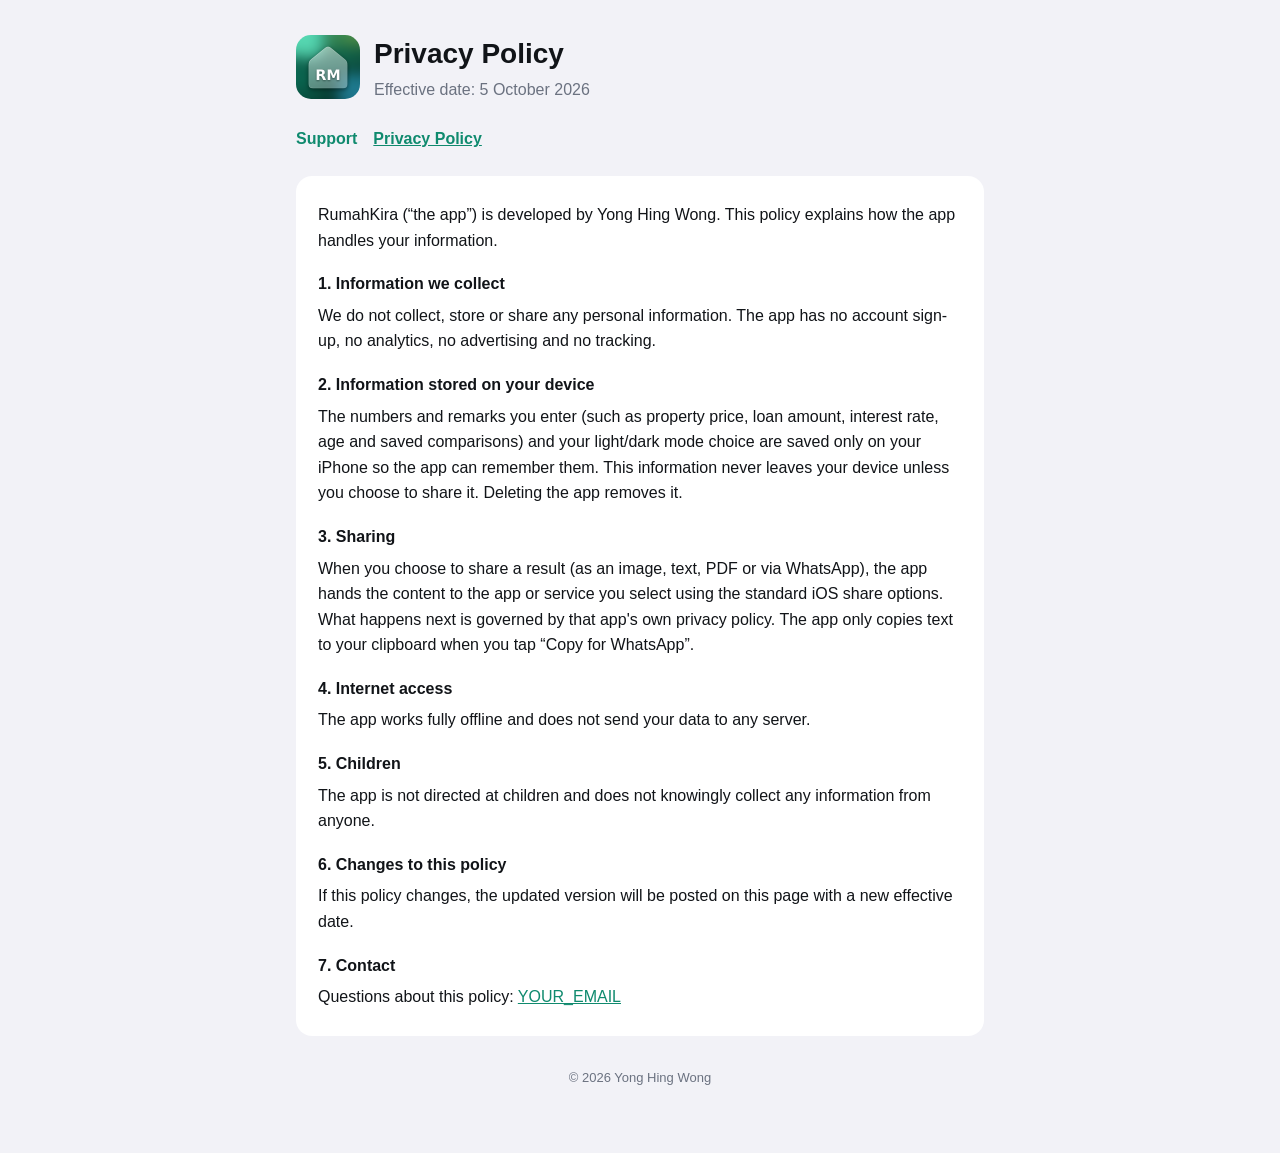
==== privacy.html @ 2b9da465 "Add files via upload" ====
<!doctype html>
<html lang="en">
<head>
<meta charset="utf-8">
<meta name="viewport" content="width=device-width, initial-scale=1">
<title>RumahKira – Privacy Policy</title>
<meta name="description" content="Privacy policy for the RumahKira iPhone app.">
<link rel="icon" href="icon.png">
<link rel="stylesheet" href="style.css">
</head>
<body>
<div class="wrap">
  <header>
    <img src="icon.png" alt="RumahKira icon">
    <div><h1>Privacy Policy</h1><p>Effective date: 5 October 2026</p></div>
  </header>
  <nav><a href="./">Support</a><a class="on" href="privacy.html">Privacy Policy</a></nav>

  <div class="card">
    <p>RumahKira (“the app”) is developed by Yong Hing Wong. This policy explains how the app handles your information.</p>

    <h3>1. Information we collect</h3>
    <p>We do not collect, store or share any personal information. The app has no account sign-up, no analytics, no advertising and no tracking.</p>

    <h3>2. Information stored on your device</h3>
    <p>The numbers and remarks you enter (such as property price, loan amount, interest rate, age and saved comparisons) and your light/dark mode choice are saved only on your iPhone so the app can remember them. This information never leaves your device unless you choose to share it. Deleting the app removes it.</p>

    <h3>3. Sharing</h3>
    <p>When you choose to share a result (as an image, text, PDF or via WhatsApp), the app hands the content to the app or service you select using the standard iOS share options. What happens next is governed by that app's own privacy policy. The app only copies text to your clipboard when you tap “Copy for WhatsApp”.</p>

    <h3>4. Internet access</h3>
    <p>The app works fully offline and does not send your data to any server.</p>

    <h3>5. Children</h3>
    <p>The app is not directed at children and does not knowingly collect any information from anyone.</p>

    <h3>6. Changes to this policy</h3>
    <p>If this policy changes, the updated version will be posted on this page with a new effective date.</p>

    <h3>7. Contact</h3>
    <p>Questions about this policy: <a href="mailto:YOUR_EMAIL">YOUR_EMAIL</a></p>
  </div>

  <footer>© 2026 Yong Hing Wong</footer>
</div>
</body>
</html>
---- style.css ----
:root{--bg:#F2F2F7;--card:#fff;--text:#111418;--muted:#6B7280;--accent:#0F8A6E;--line:#E5E7EB}
@media (prefers-color-scheme:dark){:root{--bg:#000;--card:#1C1C1E;--text:#F2F2F7;--muted:#9CA3AF;--accent:#34C7A0;--line:#2C2C2E}}
*{box-sizing:border-box}
body{margin:0;background:var(--bg);color:var(--text);font:16px/1.6 -apple-system,BlinkMacSystemFont,"Segoe UI",Roboto,Helvetica,Arial,sans-serif}
.wrap{max-width:720px;margin:0 auto;padding:32px 16px 64px}
header{display:flex;align-items:center;gap:14px;margin-bottom:24px}
header img{width:64px;height:64px;border-radius:15px}
header h1{margin:0;font-size:28px}
header p{margin:0;color:var(--muted)}
nav{display:flex;gap:16px;margin-bottom:24px}
nav a{color:var(--accent);font-weight:600;text-decoration:none}
nav a.on{text-decoration:underline}
.card{background:var(--card);border-radius:16px;padding:20px 22px;margin-bottom:16px}
h2{font-size:20px;margin:0 0 8px}
h3{font-size:16px;margin:18px 0 4px}
p{margin:6px 0}
.muted{color:var(--muted)}
a{color:var(--accent)}
.btn{display:inline-block;background:var(--accent);color:#fff;padding:10px 18px;border-radius:10px;text-decoration:none;font-weight:600;margin-top:8px}
footer{color:var(--muted);font-size:13px;text-align:center;margin-top:32px}
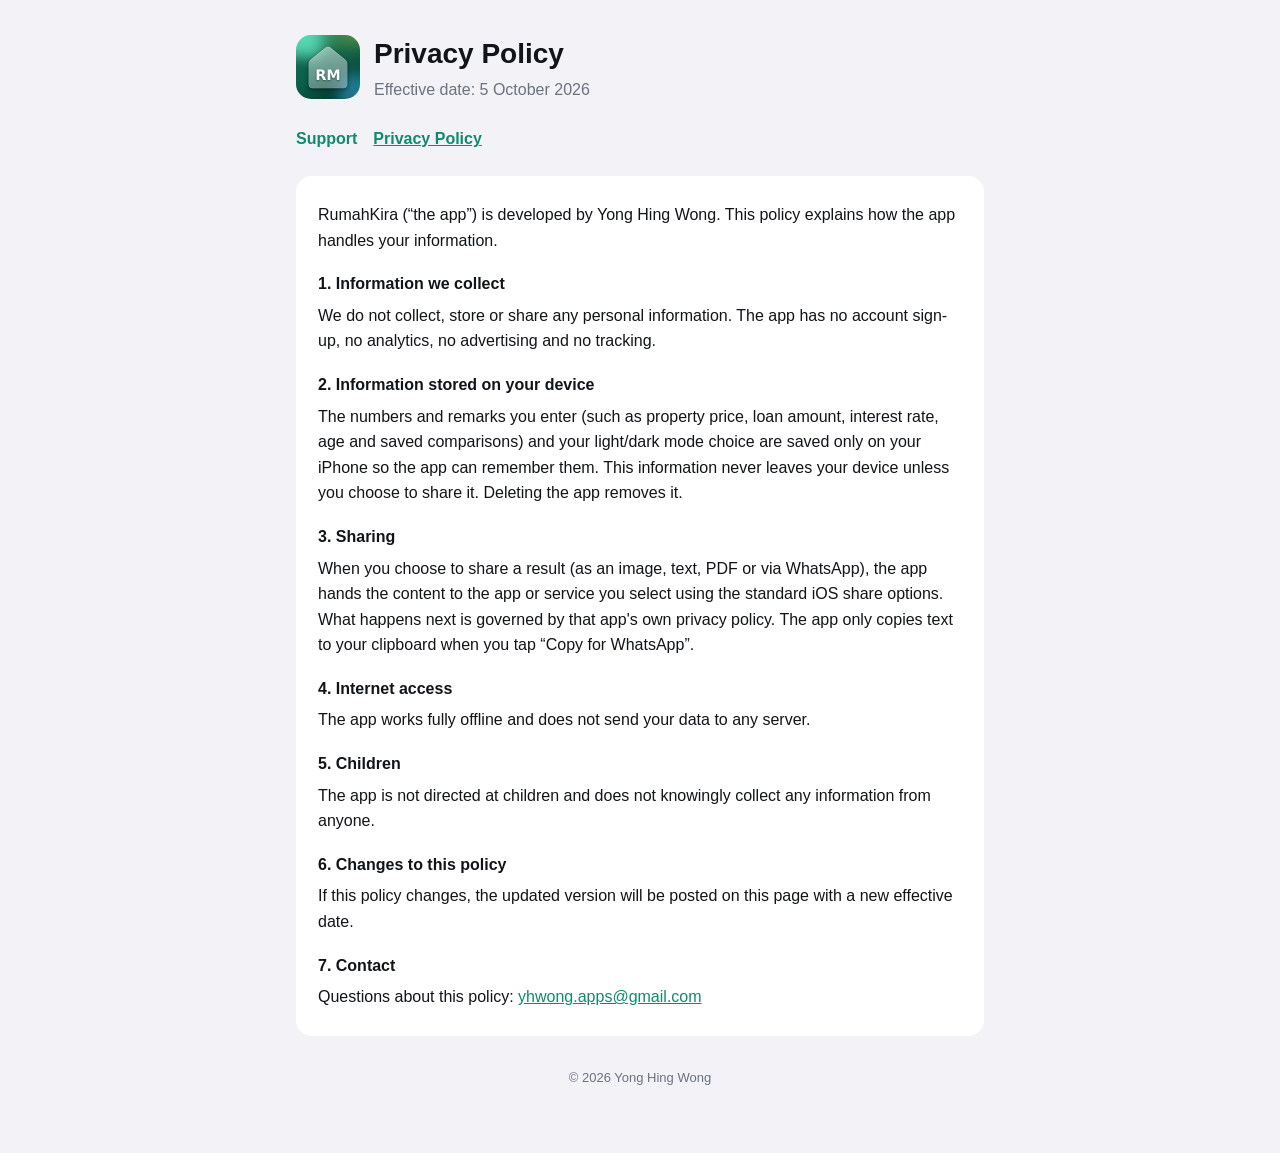
==== commit 5eeed0e7: "Add files via upload" ====
--- a/privacy.html
+++ b/privacy.html
@@ -38,7 +38,7 @@
     <p>If this policy changes, the updated version will be posted on this page with a new effective date.</p>
 
     <h3>7. Contact</h3>
-    <p>Questions about this policy: <a href="mailto:YOUR_EMAIL">YOUR_EMAIL</a></p>
+    <p>Questions about this policy: <a href="mailto:yhwong.apps@gmail.com">yhwong.apps@gmail.com</a></p>
   </div>
 
   <footer>© 2026 Yong Hing Wong</footer>
